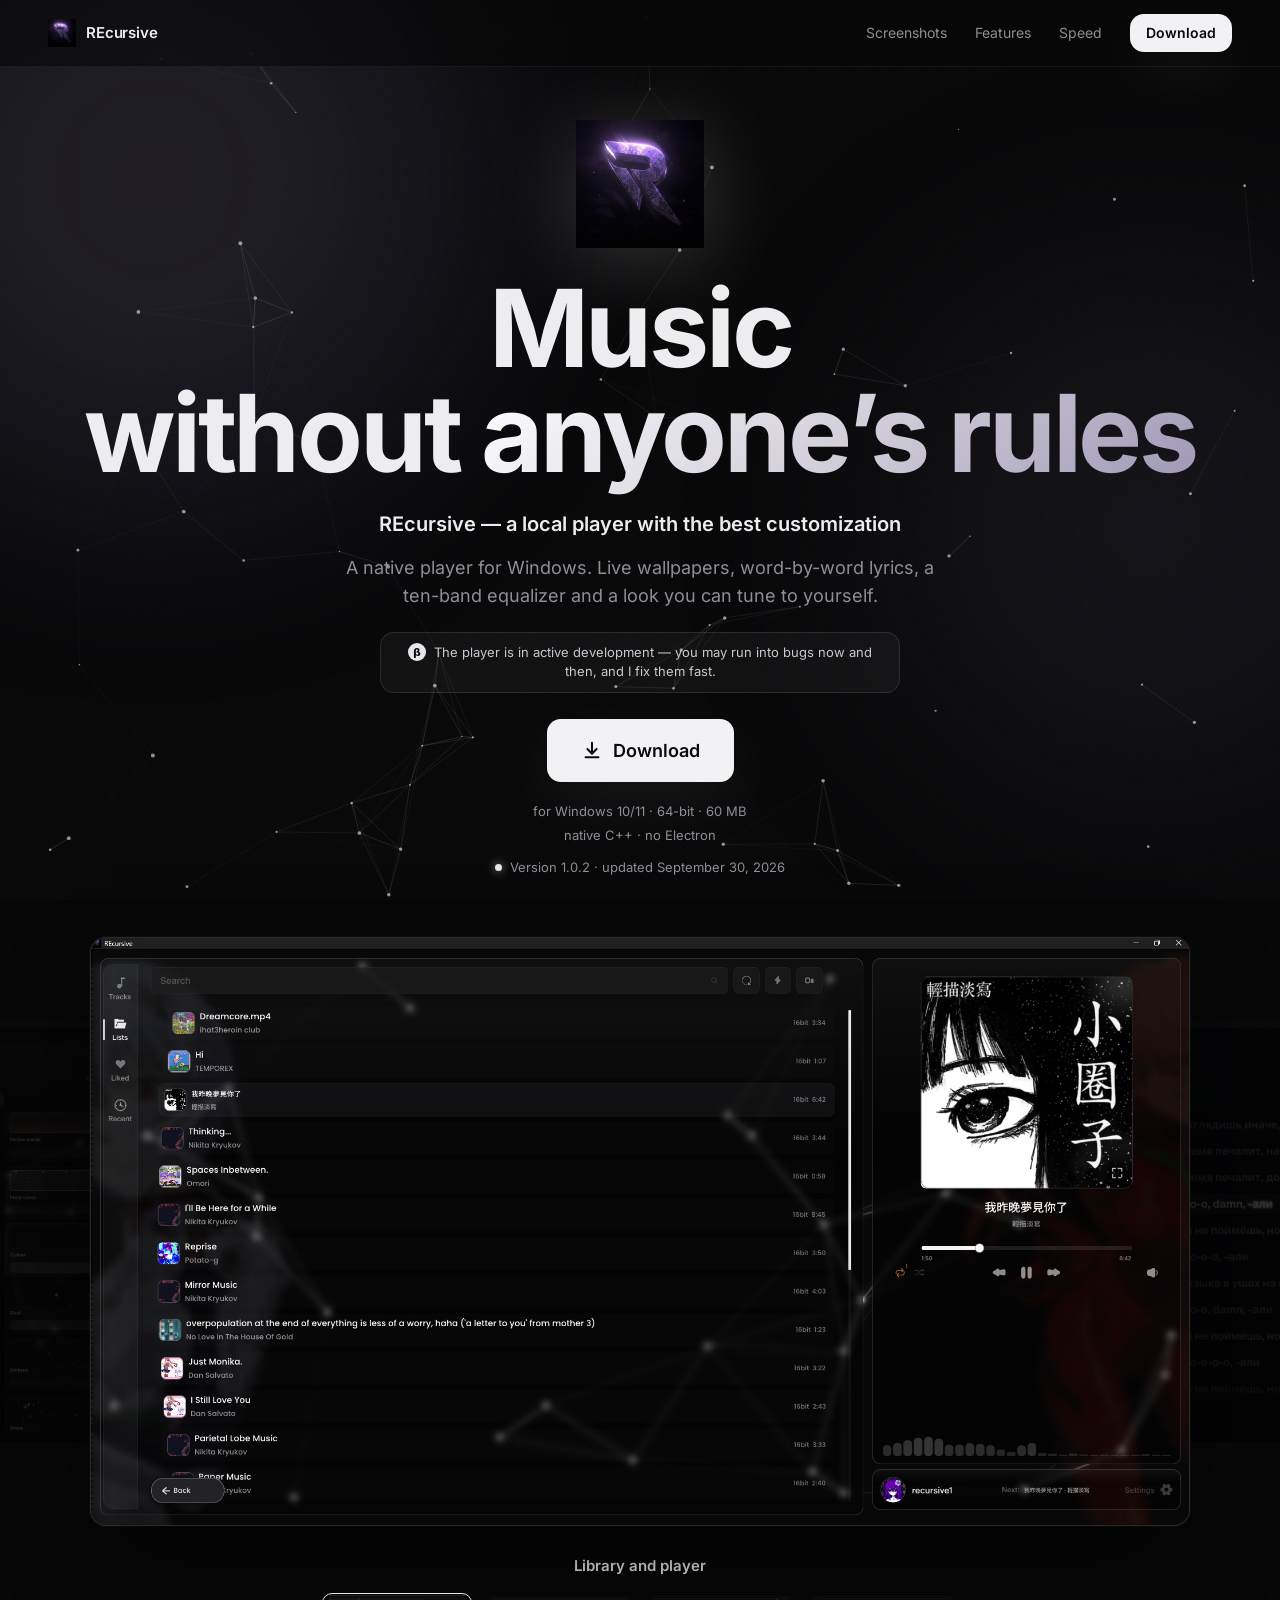
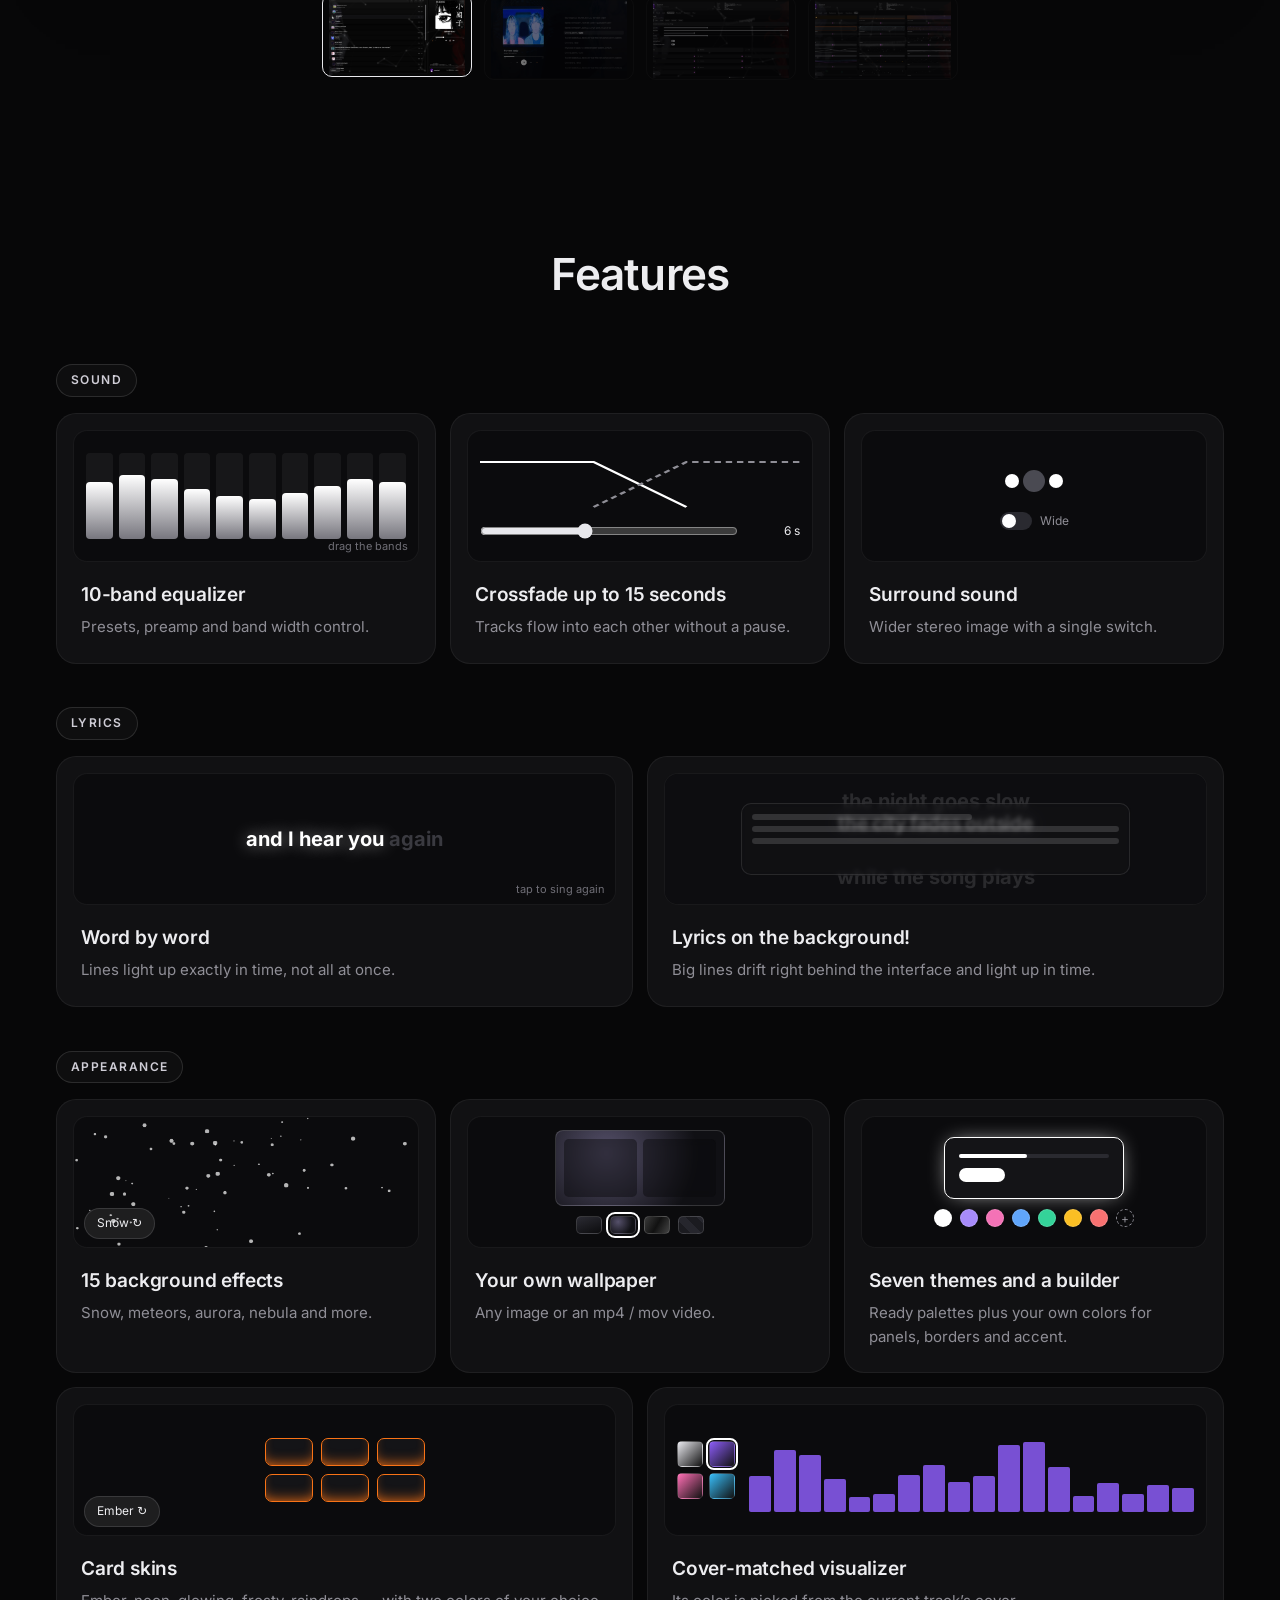
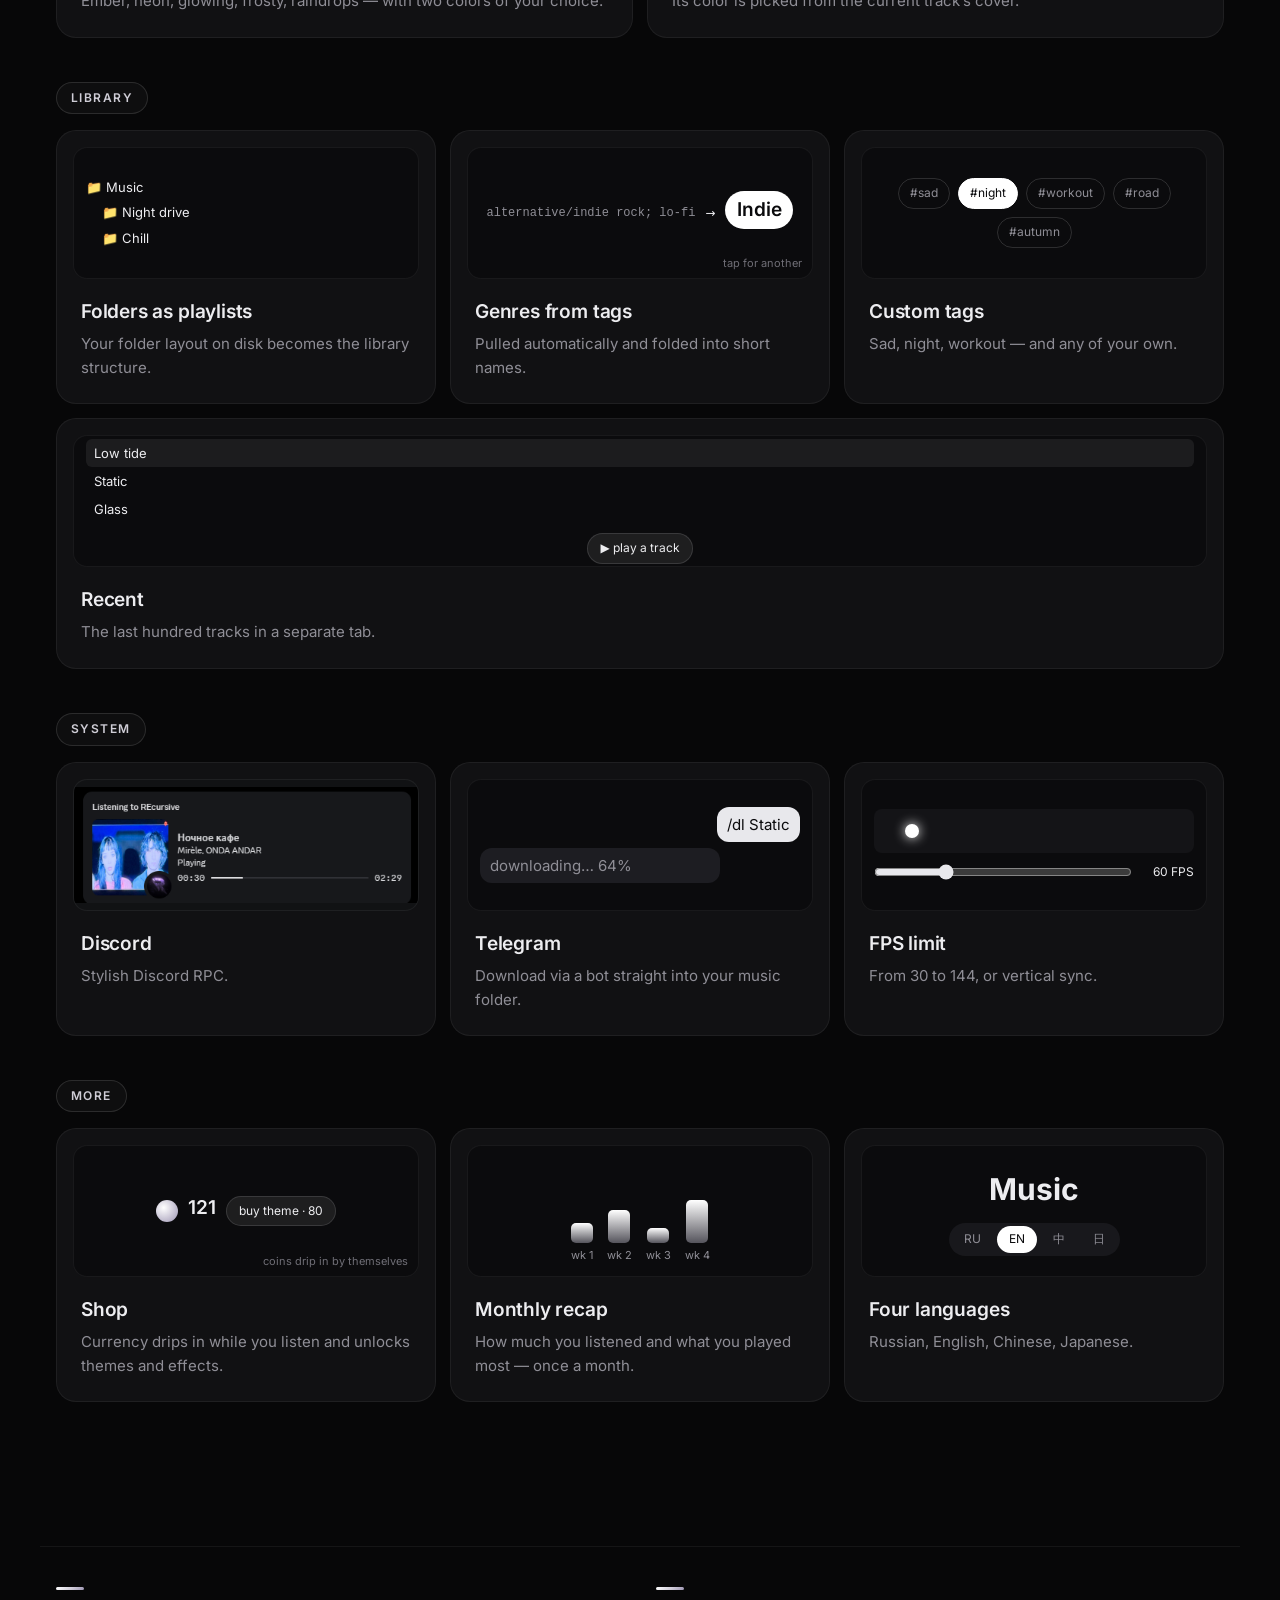
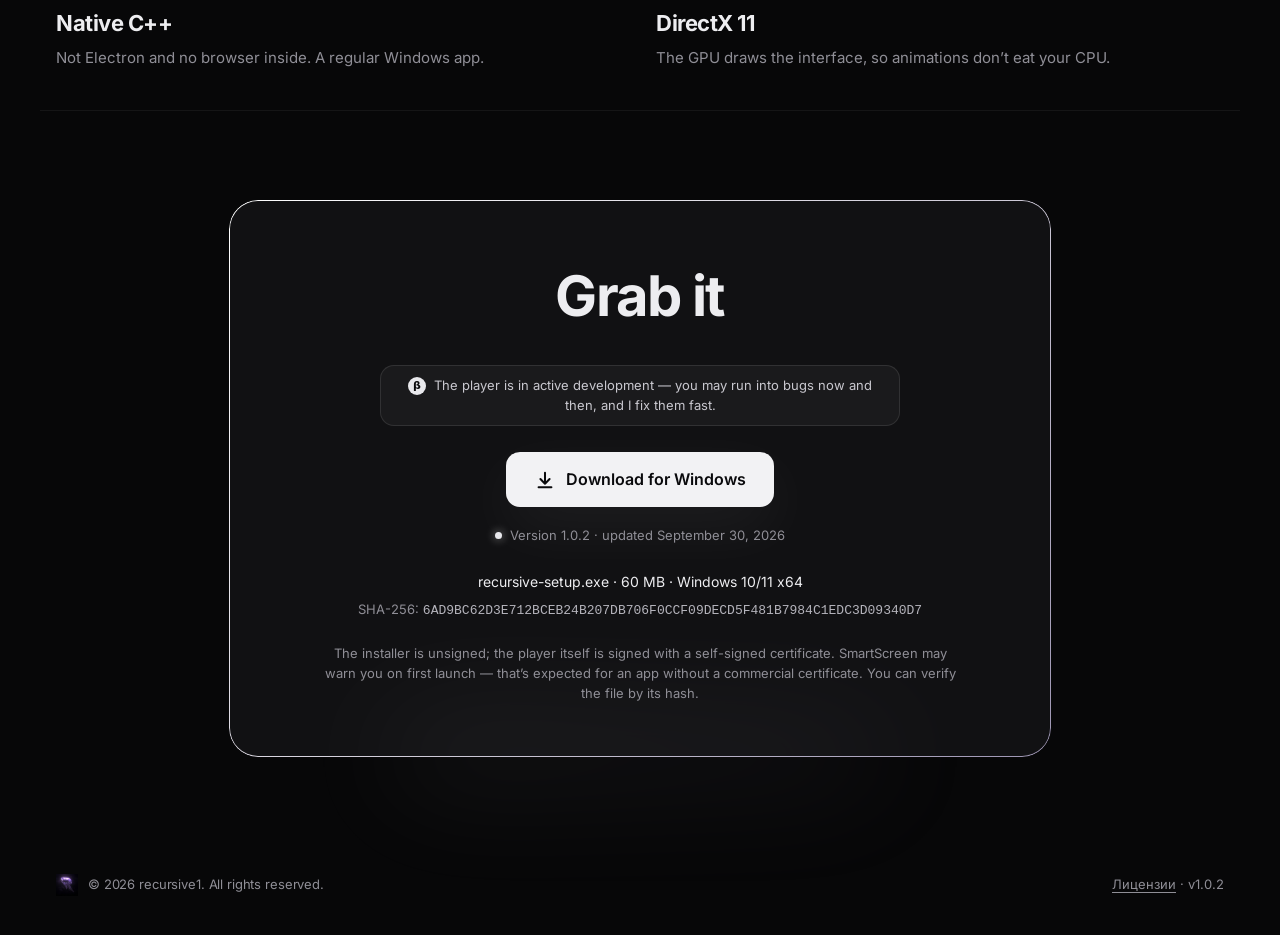
==== index.html @ 12ea9075 "update" ====
<!doctype html>
<html lang="ru">
<head>
<meta charset="utf-8">
<meta name="viewport" content="width=device-width, initial-scale=1">
<title>REcursive - локальный плеер</title>
<meta name="description" content="REcursive — нативный локальный музыкальный плеер для Windows. Живые обои, текст песен слово в слово, эквалайзер на 10 полос и настраиваемое оформление.">
<meta name="theme-color" content="#070708">
<meta property="og:title" content="REcursive — локальный плеер для Windows">
<meta property="og:description" content="Живые обои, текст песен слово в слово, эквалайзер на 10 полос. Нативный C++, без Electron.">
<meta property="og:type" content="website">
<meta property="og:url" content="https://recursive17.github.io/">
<meta property="og:image" content="https://recursive17.github.io/assets/shots/lyrics.jpg">
<meta name="twitter:card" content="summary_large_image">
<link rel="canonical" href="https://recursive17.github.io/">
<link rel="icon" href="assets/recursive.ico">
<link rel="preload" href="assets/fonts/inter-cyrillic-700.woff2" as="font" type="font/woff2" crossorigin>
<link rel="stylesheet" href="style.css?v=24">
</head>
<body>
<div class="bg" aria-hidden="true"><span class="blob b1"></span><span class="blob b2"></span><span class="blob b3"></span></div>
<canvas class="nodes" id="nodes" aria-hidden="true"></canvas>
<div class="noise" aria-hidden="true"></div>

<header class="nav">
  <a class="brand" href="#top" aria-label="REcursive — наверх">
    <img src="assets/recursive.ico" alt="" width="28" height="28"><span>REcursive</span>
  </a>
  <button class="burger" aria-label="Меню" aria-expanded="false" aria-controls="menu"><span></span><span></span></button>
  <nav id="menu" class="menu">
    <a href="#shots" data-t>Скриншоты</a>
    <a href="#features" data-t>Особенности</a>
    <a href="#fast" data-t>Скорость</a>
    <a class="btn btn-sm" href="#download" data-t>Скачать</a>
  </nav>
</header>

<main id="top">
  <section class="hero">
    <img class="hero-logo" src="assets/recursive.ico" alt="Знак REcursive" width="96" height="96">
    <h1 data-t>Музыка<br>без <span class="grad">чужих правил</span></h1>
    <p class="tag" data-t>REcursive — локальный плеер с лучшей кастомизацией</p>
    <p class="lead" data-t>Нативный плеер для Windows. Живые обои, текст песен слово в слово, эквалайзер на десять полос и оформление, которое настраивается под тебя.</p>
    <p class="beta" data-t>Плеер активно развивается — иногда могут встречаться баги, я быстро их исправляю.</p>
    <a class="btn btn-lg" href="https://github.com/recursive17/recursive-site/releases/download/RETAG/recursive-setup.exe">
      <svg viewBox="0 0 24 24" width="22" height="22" aria-hidden="true"><path d="M12 4v12m0 0-5-5m5 5 5-5M5 20h14" fill="none" stroke="currentColor" stroke-width="2.2" stroke-linecap="round" stroke-linejoin="round"/></svg>
      <span data-t>Скачать</span>
    </a>
    <p class="meta" data-t>для Windows 10/11 · 64-бит · 60 МБ<br>нативный C++ · без Electron</p>
    <p class="upd" data-ver="1.0.2" data-date="2026-09-30">Версия 1.0.2 · обновлено 30 сентября 2026</p>
  </section>

  <section id="shots" class="shots" aria-roledescription="карусель" aria-label="Скриншоты плеера">
    <div class="stage-wrap">
      <div class="stage" id="stage">
        <figure class="slide" data-i="0"><img src="assets/shots/library.jpg" alt="Главный экран: список треков и плеер с обложкой" width="1918" height="1027"></figure>
        <figure class="slide" data-i="1"><img src="assets/shots/lyrics.jpg" alt="Полноэкранный режим с текстом песни, строка подсвечивается слово в слово" width="1916" height="1024" loading="lazy"></figure>
        <figure class="slide" data-i="2"><img src="assets/shots/settings.jpg" alt="Настройки оформления: обои, размытие и эффекты фона" width="1914" height="1027" loading="lazy"></figure>
        <figure class="slide" data-i="3"><img src="assets/shots/shop.jpg" alt="Магазин тем, скинов карточек и эффектов" width="1913" height="1019" loading="lazy"></figure>
      </div>
    </div>
    <p class="caption" id="caption" aria-live="polite"></p>
    <div class="thumbs" role="tablist" aria-label="Выбор скриншота">
      <button role="tab" data-go="0" data-cap="Библиотека и плеер"><img src="assets/shots/library.jpg" alt="" loading="lazy"></button>
      <button role="tab" data-go="1" data-cap="Текст песни во весь экран"><img src="assets/shots/lyrics.jpg" alt="" loading="lazy"></button>
      <button role="tab" data-go="2" data-cap="Настройки оформления"><img src="assets/shots/settings.jpg" alt="" loading="lazy"></button>
      <button role="tab" data-go="3" data-cap="Магазин"><img src="assets/shots/shop.jpg" alt="" loading="lazy"></button>
    </div>
  </section>

  <section id="features" class="features">
    <h2 class="reveal" data-t>Особенности</h2>

    <div class="group"><h3 class="chip" data-t>Звук</h3><div class="grid">
      <div class="f reveal"><div class="demo" data-demo="eq"></div><b data-t>Эквалайзер на 10 полос</b><p data-t>Пресеты, предусиление и настройка ширины полос.</p></div>
      <div class="f reveal"><div class="demo" data-demo="xfade"></div><b data-t>Кроссфейд до 15 секунд</b><p data-t>Треки перетекают друг в друга без паузы.</p></div>
      <div class="f reveal"><div class="demo" data-demo="surround"></div><b data-t>Объёмный звук</b><p data-t>Расширение стереобазы одним переключателем.</p></div>
    </div></div>

    <div class="group"><h3 class="chip" data-t>Текст песен</h3><div class="grid">
      <div class="f reveal"><div class="demo" data-demo="word"></div><b data-t>Слово в слово</b><p data-t>Строки подсвечиваются ровно в такт, а не целиком.</p></div>
      <div class="f reveal"><div class="demo" data-demo="bglyr"></div><b data-t>Текст песни на фоне!</b><p data-t>Крупные строки плывут прямо за интерфейсом и подсвечиваются в такт.</p></div>
    </div></div>

    <div class="group"><h3 class="chip" data-t>Оформление</h3><div class="grid">
      <div class="f reveal"><div class="demo" data-demo="fx"></div><b data-t>15 эффектов фона</b><p data-t>Снег, метеоры, сияние, туманность и другие.</p></div>
      <div class="f reveal"><div class="demo" data-demo="wall"></div><b data-t>Свои обои</b><p data-t>Любая картинка или видео в mp4 и mov.</p></div>
      <div class="f reveal"><div class="demo" data-demo="themes"></div><b data-t>Семь тем и конструктор</b><p data-t>Готовые палитры плюс свои цвета для панелей, рамок и акцента.</p></div>
      <div class="f reveal"><div class="demo" data-demo="skins"></div><b data-t>Скины карточек</b><p data-t>Тлеющие, неоновые, сияющие, морозные, с каплями — с двумя своими цветами.</p></div>
      <div class="f reveal"><div class="demo" data-demo="viz"></div><b data-t>Визуалайзер под обложку</b><p data-t>Цвет подхватывается с обложки текущего трека.</p></div>
    </div></div>

    <div class="group"><h3 class="chip" data-t>Библиотека</h3><div class="grid">
      <div class="f reveal"><div class="demo" data-demo="folders"></div><b data-t>Папки как плейлисты</b><p data-t>Раскладка на диске сразу становится структурой библиотеки.</p></div>
      <div class="f reveal"><div class="demo" data-demo="genres"></div><b data-t>Жанры из тегов</b><p data-t>Вытягиваются автоматически и сворачиваются в короткие названия.</p></div>
      <div class="f reveal"><div class="demo" data-demo="tags"></div><b data-t>Свои теги</b><p data-t>Грустное, ночное, тренировка — и любые собственные.</p></div>
      <div class="f reveal"><div class="demo" data-demo="recent"></div><b data-t>Недавнее</b><p data-t>Сто последних треков отдельной вкладкой.</p></div>
    </div></div>

    <div class="group"><h3 class="chip" data-t>Система</h3><div class="grid">
      <div class="f reveal"><div class="demo shot"><img src="assets/shots/discord.png" alt="Статус в Discord: «Listening to REcursive», трек, обложка и прогресс" width="452" height="153" loading="lazy"></div><b data-t>Discord</b><p data-t>Стильный Discord RPC.</p></div>
      <div class="f reveal"><div class="demo" data-demo="telegram"></div><b data-t>Telegram</b><p data-t>Скачивание через бота сразу в папку с музыкой.</p></div>
      <div class="f reveal"><div class="demo" data-demo="fps"></div><b data-t>Ограничение FPS</b><p data-t>От 30 до 144 или вертикальная синхронизация.</p></div>
    </div></div>

    <div class="group"><h3 class="chip" data-t>Ещё</h3><div class="grid">
      <div class="f reveal"><div class="demo" data-demo="shop"></div><b data-t>Магазин</b><p data-t>Валюта капает за прослушивание, на неё открываются темы и эффекты.</p></div>
      <div class="f reveal"><div class="demo" data-demo="recap"></div><b data-t>Итоги месяца</b><p data-t>Сколько слушал и что чаще всего — раз в месяц.</p></div>
      <div class="f reveal"><div class="demo" data-demo="langs"></div><b data-t>Четыре языка</b><p data-t>Русский, английский, китайский, японский.</p></div>
    </div></div>
  </section>

  <section id="fast" class="fast reveal">
    <div class="native"><b data-t>Нативный C++</b><p data-t>Не Electron и не браузер внутри. Обычное приложение для Windows.</p></div>
    <div><b data-t>DirectX 11</b><p data-t>Интерфейс рисует видеокарта, поэтому анимации не съедают процессор.</p></div>
  </section>

  <section id="download" class="dl reveal">
    <h2 data-t>Забирай</h2>
    <p class="beta" data-t>Плеер активно развивается — иногда могут встречаться баги, я быстро их исправляю.</p>
    <a class="btn btn-lg" href="https://github.com/recursive17/recursive-site/releases/download/RETAG/recursive-setup.exe">
      <svg viewBox="0 0 24 24" width="22" height="22" aria-hidden="true"><path d="M12 4v12m0 0-5-5m5 5 5-5M5 20h14" fill="none" stroke="currentColor" stroke-width="2.2" stroke-linecap="round" stroke-linejoin="round"/></svg>
      <span data-t>Скачать для Windows</span>
    </a>
        <p class="upd" data-ver="1.0.2" data-date="2026-09-30">Версия 1.0.2 · обновлено 30 сентября 2026</p>
    <p class="tech" data-t>recursive-setup.exe · 60 МБ · Windows 10/11 x64</p>
    <p class="hash"><span>SHA-256:</span> <code>6AD9BC62D3E712BCEB24B207DB706F0CCF09DECD5F481B7984C1EDC3D09340D7</code></p>
    <p class="note" data-t>Установщик не подписан, сам плеер подписан самоподписанным сертификатом. SmartScreen может предупредить при первом запуске — это ожидаемо для приложения без коммерческого сертификата. Файл можно проверить по хешу.</p>
  </section>
</main>

<footer class="foot">
  <div class="brand"><img src="assets/recursive.ico" alt="" width="22" height="22"><span data-t>© 2026 recursive1. Все права защищены.</span></div>
  <span class="foot-r"><a href="licenses.html">Лицензии</a> · v1.0.2</span>
</footer>

<script src="i18n.js?v=24" defer></script>
<script src="script.js?v=24" defer></script>
<script src="demos.js?v=24" defer></script>
</body>
</html>
---- style.css ----
@font-face{font-family:Inter;font-weight:400;font-display:swap;src:url(assets/fonts/inter-cyrillic-400.woff2) format("woff2");unicode-range:U+0301,U+0400-045F,U+0490-0491,U+04B0-04B1,U+2116}
@font-face{font-family:Inter;font-weight:600;font-display:swap;src:url(assets/fonts/inter-cyrillic-600.woff2) format("woff2");unicode-range:U+0301,U+0400-045F,U+0490-0491,U+04B0-04B1,U+2116}
@font-face{font-family:Inter;font-weight:700;font-display:swap;src:url(assets/fonts/inter-cyrillic-700.woff2) format("woff2");unicode-range:U+0301,U+0400-045F,U+0490-0491,U+04B0-04B1,U+2116}
@font-face{font-family:Inter;font-weight:400;font-display:swap;src:url(assets/fonts/inter-latin-400.woff2) format("woff2");unicode-range:U+0000-00FF,U+2000-206F,U+2190-21FF}
@font-face{font-family:Inter;font-weight:600;font-display:swap;src:url(assets/fonts/inter-latin-600.woff2) format("woff2");unicode-range:U+0000-00FF,U+2000-206F,U+2190-21FF}
@font-face{font-family:Inter;font-weight:700;font-display:swap;src:url(assets/fonts/inter-latin-700.woff2) format("woff2");unicode-range:U+0000-00FF,U+2000-206F,U+2190-21FF}
:root{
  --bg:#070708;--panel:#111113;--panel-h:#19191c;--line:rgba(255,255,255,.06);
  --text:#EDEDF0;--muted:#8F8E96;
  --grad:linear-gradient(135deg,#ffffff 0%,#cfcbd8 55%,#9d95b3 100%);
  --ease:cubic-bezier(.22,1,.36,1);
  --glow:0 20px 60px rgba(255,255,255,.06);
}
*{box-sizing:border-box;margin:0}
html{scroll-behavior:smooth;background:var(--bg);overflow-x:clip}
section[id]{scroll-margin-top:84px}
body{color:var(--text);font:400 15px/1.55 Inter,system-ui,"Segoe UI",sans-serif;-webkit-font-smoothing:antialiased;overflow-x:hidden}
img{display:block;max-width:100%;height:auto}
a{color:inherit;text-decoration:none}
button{font:inherit;color:inherit;background:none;border:0;cursor:pointer}
:focus-visible{outline:2px solid #fff;outline-offset:3px;border-radius:8px}
.grad{background:var(--grad);-webkit-background-clip:text;background-clip:text;color:transparent}
.nodes{position:fixed;inset:0;z-index:-1;pointer-events:none;width:100%;height:100%}
.bg{position:fixed;inset:0;z-index:-2;overflow:hidden;pointer-events:none}
.blob{position:absolute;border-radius:50%;filter:blur(110px);opacity:.45;will-change:transform}
.b1{width:48vw;height:48vw;left:-12vw;top:-10vw;background:#3a3548;animation:float1 26s ease-in-out infinite alternate}
.b2{width:40vw;height:40vw;right:-10vw;top:30vh;background:#2a2833;opacity:.35;animation:float2 32s ease-in-out infinite alternate}
.b3{width:36vw;height:36vw;left:30vw;top:140vh;background:#4a4458;opacity:.2;animation:float1 38s ease-in-out infinite alternate-reverse}
@keyframes float1{to{transform:translate(12vw,10vh) scale(1.1)}}
@keyframes float2{to{transform:translate(-14vw,-8vh) scale(.9)}}
.noise{position:fixed;inset:0;z-index:-1;pointer-events:none;opacity:.035;
  background-image:url("data:image/svg+xml,%3Csvg xmlns='http://www.w3.org/2000/svg' width='160' height='160'%3E%3Cfilter id='n'%3E%3CfeTurbulence type='fractalNoise' baseFrequency='.85' numOctaves='3' stitchTiles='stitch'/%3E%3C/filter%3E%3Crect width='100%25' height='100%25' filter='url(%23n)'/%3E%3C/svg%3E")}
.nav{position:fixed;top:0;left:0;right:0;z-index:50;display:flex;align-items:center;justify-content:space-between;padding:14px clamp(16px,4vw,48px);
  background:rgba(7,7,8,.6);backdrop-filter:blur(14px);-webkit-backdrop-filter:blur(14px);border-bottom:1px solid var(--line)}
.brand{display:flex;align-items:center;gap:10px;font-weight:600;letter-spacing:-.01em}
.menu{display:flex;align-items:center;gap:28px;font-size:14px;color:var(--muted)}
.menu a:not(.btn){transition:color .2s var(--ease)}
.menu a:not(.btn):hover{color:var(--text)}
.burger{display:none;width:40px;height:40px;position:relative}
.burger span{position:absolute;left:10px;right:10px;height:2px;background:var(--text);border-radius:2px;transition:transform .25s var(--ease)}
.burger span:first-child{top:15px}.burger span:last-child{top:23px}
.nav.open .burger span:first-child{transform:translateY(4px) rotate(45deg)}
.nav.open .burger span:last-child{transform:translateY(-4px) rotate(-45deg)}
.btn{display:inline-flex;align-items:center;gap:10px;border-radius:14px;background:#f2f2f4;color:#0a0a0c;font-weight:600;box-shadow:var(--glow);
  transition:transform .2s var(--ease),box-shadow .2s var(--ease),filter .2s}
.btn:hover{transform:translateY(-2px);box-shadow:0 20px 60px rgba(255,255,255,.14);background:#fff}
.btn-sm{padding:8px 16px;font-size:14px;color:#0a0a0c!important}
.btn-lg{padding:18px 34px;font-size:18px}
.hero{min-height:100svh;display:flex;flex-direction:column;align-items:center;justify-content:center;text-align:center;padding:120px 16px 60px}
.hero-logo{width:128px;height:128px;margin-bottom:28px;filter:drop-shadow(0 10px 40px rgba(255,255,255,.18));animation:in .9s var(--ease) both}
h1{font-size:clamp(44px,8.4vw,112px);line-height:.98;font-weight:700;letter-spacing:-.03em;animation:in .9s .08s var(--ease) both}
.tag{margin-top:22px;font-size:clamp(16px,2vw,20px);font-weight:600;color:var(--text);animation:in .9s .16s var(--ease) both}
.lead{max-width:620px;margin:14px auto 36px;color:var(--muted);font-size:clamp(15px,1.6vw,18px);animation:in .9s .22s var(--ease) both}
.hero .btn{animation:in .9s .3s var(--ease) both}
.meta{margin-top:18px;font-size:13px;color:var(--muted);line-height:1.8;animation:in .9s .36s var(--ease) both}
.hero .upd{animation:in .9s .42s var(--ease) both}
@keyframes in{from{opacity:0;transform:translateY(24px)}}
.shots{padding:0 16px 40px;max-width:1400px;margin:0 auto;overflow-x:clip;overflow-y:visible}
.stage-wrap{position:relative;--py:0px}
.stage{perspective:1600px;position:relative;aspect-ratio:1918/1027;width:min(100%,1100px);margin:0 auto;touch-action:pan-y}
.slide{position:absolute;inset:0;border-radius:16px;overflow:hidden;border:1px solid rgba(255,255,255,.1);background:var(--panel);
  transition:transform .9s var(--ease),opacity .9s var(--ease),filter .9s var(--ease),rotate .35s var(--ease),translate .3s var(--ease);cursor:grab;user-select:none}
.slide img{-webkit-user-drag:none;pointer-events:none}
.slide img{width:100%;height:100%;object-fit:cover}
.stage.drag .slide{transition:none}
.stage.drag,.stage.drag .slide{cursor:grabbing}
.slide.c{translate:0 var(--py);box-shadow:0 40px 90px -20px rgba(0,0,0,.8),0 0 0 1px rgba(255,255,255,.04)}
.caption{text-align:center;margin-top:28px;font-weight:600;min-height:1.5em}
.thumbs{display:flex;justify-content:center;gap:12px;margin-top:18px;flex-wrap:wrap}
.thumbs button{width:clamp(70px,14vw,150px);aspect-ratio:16/9;border-radius:10px;overflow:hidden;border:1px solid var(--line);opacity:.45;
  transition:opacity .25s var(--ease),transform .25s var(--ease),border-color .25s}
.thumbs button:hover{opacity:.8}
.thumbs button[aria-selected=true]{opacity:1;border-color:#e8e8ec;transform:translateY(-3px)}
.thumbs img{width:100%;height:100%;object-fit:cover}
.features{max-width:1200px;margin:0 auto;padding:120px 16px 40px}
h2{font-size:clamp(30px,4vw,44px);font-weight:600;letter-spacing:-.02em;text-align:center;margin-bottom:56px}
.group{margin-bottom:44px}
.chip{display:inline-block;font-size:12px;font-weight:600;text-transform:uppercase;letter-spacing:.12em;color:#cfcdd6;
  padding:6px 14px;border-radius:999px;border:1px solid rgba(255,255,255,.12);background:rgba(255,255,255,.03);margin-bottom:16px}
.grid{display:flex;flex-wrap:wrap;gap:14px}
.grid>.f{flex:1 1 300px;min-width:0}
.f{padding:24px;border-radius:20px;background:var(--panel);border:1px solid var(--line);transition:background .2s var(--ease),transform .2s var(--ease),box-shadow .2s}
.f:hover{background:var(--panel-h);box-shadow:0 30px 60px -20px rgba(0,0,0,.8),var(--glow)}
.f{position:relative;transform-style:preserve-3d;will-change:transform}
.f.tilt{transition:transform .12s linear,background .2s,box-shadow .2s}
.f::after{content:"";position:absolute;inset:0;border-radius:inherit;pointer-events:none;opacity:0;transition:opacity .3s;
  background:radial-gradient(circle at var(--gx,50%) var(--gy,50%),rgba(255,255,255,.10),transparent 55%)}
.f.tilt::after{opacity:1}
.f .demo{transform:translateZ(30px)}
.f b{display:block;font-size:19px;font-weight:600;letter-spacing:-.01em;margin-bottom:6px}
.f p{color:var(--muted);font-size:15px}
.demo{position:relative;height:132px;margin:-8px -8px 18px;border-radius:14px;background:#0b0b0d;border:1px solid var(--line);overflow:hidden;
  display:flex;flex-direction:column;align-items:center;justify-content:center;gap:10px;padding:12px;user-select:none;--acc:#fff;--vc:#fff}
.demo .hint{position:absolute;bottom:6px;right:10px;font-size:11px;font-style:normal;color:#6f6e76}
.demo button{cursor:pointer}
.pill{font-size:12px;padding:5px 12px;border-radius:999px;background:rgba(255,255,255,.08);border:1px solid rgba(255,255,255,.12);transition:background .2s}
.pill:hover{background:rgba(255,255,255,.14)}.pill:disabled{opacity:.4;cursor:default}
.row{display:flex;align-items:center;gap:10px;width:100%;font-size:12px;color:var(--muted)}
.row input{flex:1;accent-color:#e8e8ec}.row output{min-width:52px;text-align:right;color:var(--text)}
.eq{display:flex;gap:6px;width:100%;height:86px;cursor:ns-resize;touch-action:none}
.eq span{flex:1;position:relative;background:rgba(255,255,255,.05);border-radius:4px}
.eq i{position:absolute;left:0;right:0;bottom:0;border-radius:4px;background:linear-gradient(#fff,#77767e);transition:height .12s}
.xf{width:100%;height:60px}.xf svg{width:100%;height:100%}
.xf path{fill:none;stroke-width:2}.xf .a{stroke:#fff}.xf .b{stroke:#8f8e96;stroke-dasharray:4 3}
.sur{position:relative;width:180px;height:40px}
.sur span{position:absolute;top:50%;width:14px;height:14px;margin:-7px;border-radius:50%;background:#fff;transition:left .5s var(--ease),box-shadow .5s}
.sur .me{left:50%;width:22px;height:22px;margin:-11px;background:#4a4a52}
.sur .l{left:38%}.sur .r{left:62%}
.sur.on .l{left:4%;box-shadow:0 0 18px #fff}.sur.on .r{left:96%;box-shadow:0 0 18px #fff}
.tgl{display:flex;align-items:center;gap:8px;font-size:12px;color:var(--muted)}
.tgl i{width:32px;height:18px;border-radius:9px;background:#2a2a30;position:relative;transition:background .2s}
.tgl i::after{content:"";position:absolute;top:2px;left:2px;width:14px;height:14px;border-radius:50%;background:#fff;transition:transform .2s var(--ease)}
.tgl[aria-pressed=true] i{background:#8f8e96}.tgl[aria-pressed=true] i::after{transform:translateX(14px)}
.wbw{font-size:20px;font-weight:700;color:#3a3a40;text-align:center;cursor:pointer}
.wbw span{transition:color .25s,text-shadow .25s}.wbw .on{color:#fff;text-shadow:0 0 16px rgba(255,255,255,.5)}
.bgl{position:absolute;inset:0;background:#0d0d10}
.bgl-t{position:absolute;inset:-10px;display:flex;flex-direction:column;justify-content:center;text-align:center;font-size:20px;font-weight:700;line-height:1.2;color:rgba(255,255,255,.12);transition:transform .3s var(--ease)}
.bgl-t b{color:rgba(255,255,255,.5);text-shadow:0 0 20px rgba(255,255,255,.35)}
.bgl-ui{position:absolute;left:14%;right:14%;top:22%;bottom:22%;border-radius:10px;background:rgba(20,20,24,.45);backdrop-filter:blur(2px);border:1px solid rgba(255,255,255,.1);padding:10px;display:flex;flex-direction:column;gap:6px}
.bgl-ui i{height:6px;border-radius:3px;background:rgba(255,255,255,.14)}.bgl-ui i:first-child{width:60%}
.demo canvas{position:absolute;inset:0;width:100%;height:100%;cursor:pointer}
.demo canvas+.pill{position:absolute;bottom:8px;left:10px}
.win{width:170px;height:76px;border-radius:8px;border:1px solid rgba(255,255,255,.15);padding:8px;display:flex;gap:6px;transition:background .4s}
.win-p{flex:1;border-radius:5px;background:rgba(10,10,12,.45);backdrop-filter:blur(3px)}
.sw{display:flex;gap:8px;align-items:center}
.sw button{width:26px;height:18px;border-radius:5px;border:1px solid rgba(255,255,255,.15)}
.sw button.on{outline:2px solid #fff;outline-offset:2px}
.dots button{width:18px;height:18px;border-radius:50%}
.pick{position:relative;width:18px;height:18px;border-radius:50%;border:1px dashed #8f8e96;display:grid;place-items:center;font-size:12px;color:var(--muted);cursor:pointer}
.pick input{position:absolute;inset:0;opacity:0;cursor:pointer}
.mini{width:180px;height:62px;border-radius:10px;border:1px solid var(--acc);background:#141417;display:flex;flex-direction:column;justify-content:center;gap:10px;padding:0 14px;transition:border-color .3s;box-shadow:0 0 22px -8px var(--acc)}
.mini-bar{height:4px;border-radius:2px;background:#2a2a30}.mini-bar i{display:block;width:45%;height:100%;border-radius:2px;background:var(--acc);transition:background .3s}
.mini-btn{width:46px;height:14px;border-radius:7px;background:var(--acc);transition:background .3s}
.skin{display:grid;grid-template-columns:repeat(3,48px);gap:8px;cursor:pointer}
.skin i{height:28px;border-radius:7px;background:#141417;border:1px solid #2a2a30;transition:all .4s var(--ease)}
.skin.ember i{border-color:#f97316;box-shadow:inset 0 -8px 14px -8px #f97316}
.skin.neon i{border-color:#e879f9;box-shadow:0 0 10px #e879f9,inset 0 0 6px #818cf8}
.skin.frost i{border-color:#bae6fd;background:linear-gradient(#1e293b,#0f172a);box-shadow:inset 0 0 10px rgba(186,230,253,.4)}
.skin.glow i{border-color:#fff;box-shadow:0 0 16px rgba(255,255,255,.4)}
.skin.drops i{border-color:#64748b;background:radial-gradient(circle at 30% 40%,#94a3b8 0 1.5px,transparent 2px),radial-gradient(circle at 70% 70%,#94a3b8 0 1px,transparent 1.5px),#111827}
.skin+.pill{position:absolute;bottom:8px;left:10px}
.viz{display:flex;align-items:center;gap:14px;width:100%;height:100%}
.covers{display:grid;grid-template-columns:repeat(2,26px);gap:6px}
.covers button{width:26px;height:26px;border-radius:5px;border:1px solid rgba(255,255,255,.12)}
.covers button.on{outline:2px solid #fff;outline-offset:1px}
.bars{flex:1;height:80%;display:flex;align-items:flex-end;gap:3px}
.bars i{flex:1;border-radius:2px;background:var(--vc);opacity:.85;transition:background .4s}
.tree,.tree ul{list-style:none;padding:0;font-size:13px;width:100%}
.tree{align-self:stretch}.tree ul{padding-left:16px}
.tree button{padding:2px 0;color:var(--text)}.tree li{color:var(--muted);padding:1px 0}
.tree button[aria-expanded=false]+ul{display:none}
.gen{display:flex;align-items:center;gap:10px;font-size:12px;flex-wrap:wrap;justify-content:center;cursor:pointer}
.gen code{font-family:ui-monospace,Consolas,monospace;color:var(--muted)}
.chip2{padding:4px 12px;border-radius:999px;background:#fff;color:#0a0a0c;font-size:13px}
.gen.go .chip2{animation:gin .5s var(--ease)}
@keyframes gin{from{transform:scale(.6);opacity:0}}
.tags{display:flex;flex-wrap:wrap;gap:8px;justify-content:center}
.tags button{font-size:12px;padding:5px 11px;border-radius:999px;border:1px solid rgba(255,255,255,.14);color:var(--muted);transition:all .2s}
.tags button[aria-pressed=true]{background:#fff;color:#0a0a0c;border-color:#fff}
.rec{list-style:none;padding:0;width:100%;font-size:13px}
.rec li{padding:4px 8px;border-radius:6px;animation:gin .4s var(--ease)}.rec li:first-child{background:rgba(255,255,255,.07)}
.rpc{display:flex;gap:12px;align-items:center;width:100%;padding:10px;border-radius:10px;background:#18181c;font-size:12px}
.rpc-c{width:52px;height:52px;border-radius:8px;flex:none;background:linear-gradient(135deg,#e9e9ee,#3a3a40)}
.rpc b{display:block;font-size:13px}.rpc span{color:var(--muted)}
.prog{height:3px;margin-top:8px;border-radius:2px;background:#2a2a30}.prog i{display:block;height:100%;width:20%;border-radius:2px;background:#fff;transition:width .3s linear}
.tg{width:100%;display:flex;flex-direction:column;gap:6px;font-size:13px;cursor:pointer}
.tg p{max-width:75%;padding:6px 10px;border-radius:12px}
.tg .me{align-self:flex-end;background:#e8e8ec;color:#0a0a0c}.tg .bot{background:#1d1d22}
.fpsbox{position:relative;width:100%;height:44px;border-radius:8px;background:#141417}
.fpsbox i{position:absolute;top:50%;width:14px;height:14px;margin:-7px 0 0 -7px;border-radius:50%;background:#fff;box-shadow:0 0 12px #fff}
.shop{display:flex;align-items:center;gap:10px;font-size:22px}
.coin{width:22px;height:22px;border-radius:50%;background:radial-gradient(circle at 35% 35%,#fff,#9d95b3)}
.recap{display:flex;align-items:flex-end;gap:14px;height:100%;padding-top:6px}
.recap div{display:flex;flex-direction:column;align-items:center;justify-content:flex-end;height:100%;gap:4px;font-size:11px;color:var(--muted)}
.recap i{width:22px;height:var(--h);border-radius:5px;background:linear-gradient(#fff,#55545c);transition:height .6s var(--ease)}
.f:not(:hover) .recap i{height:calc(var(--h) * .5)}
.lw{font-size:30px;font-weight:700}
.seg{display:flex;gap:4px;padding:3px;border-radius:999px;background:#18181c}
.seg button{font-size:12px;padding:4px 12px;border-radius:999px;color:var(--muted)}.seg button.on{background:#fff;color:#0a0a0c}
.demo.shot{padding:0;background:#111214}
.demo.shot img{width:100%;height:100%;object-fit:contain}
.fast{max-width:1200px;margin:60px auto;padding:40px 16px;display:grid;grid-template-columns:repeat(2,1fr);gap:32px;border-top:1px solid var(--line);border-bottom:1px solid var(--line)}
.fast b{display:block;font-size:22px;font-weight:700;letter-spacing:-.02em;margin-bottom:6px}
.fast b::before{content:"";display:block;width:28px;height:3px;border-radius:3px;background:var(--grad);margin-bottom:16px}
.fast p{color:var(--muted)}
.native b{transform-origin:left center}
.native.pop b{animation:pop 3.2s var(--ease) both}
@keyframes pop{
  0%{transform:scale(1);text-shadow:none}
  18%,62%{transform:scale(1.3);text-shadow:0 0 28px rgba(255,255,255,.55)}
  100%{transform:scale(1);text-shadow:none}}
.upd{margin:10px auto 0;font-size:13px;color:var(--muted);display:flex;width:fit-content;align-items:center;gap:8px}
.beta{max-width:520px;margin:0 auto 26px;padding:10px 16px;border-radius:14px;font-size:13px;line-height:1.5;color:#c9c8cf;
  background:rgba(255,255,255,.04);border:1px solid rgba(255,255,255,.1)}
.beta::before{content:"β";display:inline-grid;place-items:center;width:18px;height:18px;margin-right:8px;border-radius:50%;background:#e8e8ec;color:#0a0a0c;font-weight:700;font-size:11px;vertical-align:1px}
.hero .beta{margin-top:-14px;animation:in .9s .26s var(--ease) both}
.upd::before{content:"";width:7px;height:7px;border-radius:50%;background:#e8e8ec;box-shadow:0 0 10px rgba(255,255,255,.6)}
.dl .upd{margin-top:18px}
.dl{position:relative;max-width:820px;margin:90px auto;padding:52px 24px;text-align:center;border-radius:28px;background:var(--panel);isolation:isolate}
.dl::before{content:"";position:absolute;inset:-1px;border-radius:29px;padding:1px;background:var(--grad);z-index:-1;
  -webkit-mask:linear-gradient(#000 0 0) content-box,linear-gradient(#000 0 0);-webkit-mask-composite:xor;mask-composite:exclude}
.dl::after{content:"";position:absolute;inset:auto 20% -20px;height:40px;background:var(--grad);filter:blur(60px);opacity:.12;z-index:-2}
.dl h2{font-size:clamp(36px,5vw,56px);font-weight:700;letter-spacing:-.03em;margin-bottom:26px}
.dl .btn-lg{padding:15px 28px;font-size:16px}
.tech{margin-top:26px;font-size:14px;font-feature-settings:"calt" 0}
.hash{margin-top:6px;font-size:13px;color:var(--muted);word-break:break-all}
.hash code{font-family:ui-monospace,Consolas,monospace;color:#b5b4bc}
.note{max-width:640px;margin:22px auto 0;font-size:13px;color:var(--muted)}
.foot{display:flex;justify-content:space-between;align-items:center;gap:16px;max-width:1200px;margin:0 auto;padding:28px 16px 40px;color:var(--muted);font-size:13px}
.foot .brand{font-weight:400}
.foot-r a{text-decoration:underline;text-underline-offset:3px}
.foot-r a:hover{color:var(--text)}
.reveal{opacity:0;transform:translateY(24px);transition:opacity .7s var(--ease),transform .7s var(--ease)}
.reveal.on{opacity:1;transform:none}
@media (max-width:767px){
  .fast{grid-template-columns:1fr}
  .grid>.f{flex-basis:100%}
  .features{padding-top:72px}
  .fast{gap:24px}
  .burger{display:block}
  .menu{position:absolute;top:100%;left:0;right:0;flex-direction:column;align-items:stretch;gap:0;padding:8px 16px 16px;background:rgba(7,7,8,.96);
    border-bottom:1px solid var(--line);transform:translateY(-8px);opacity:0;visibility:hidden;transition:.25s var(--ease)}
  .menu a:not(.btn){padding:14px 4px;font-size:16px;color:var(--text);border-bottom:1px solid var(--line)}
  .menu .btn{justify-content:center;margin-top:14px;padding:14px}
  .nav.open .menu{transform:none;opacity:1;visibility:visible}
    .dl{margin:60px 16px;padding:44px 16px}
  .foot{flex-direction:column;text-align:center}
}
@media (prefers-reduced-motion:reduce){
  *,*::before,*::after{animation:none!important;transition:none!important;scroll-behavior:auto!important}
  .reveal{opacity:1;transform:none}
}
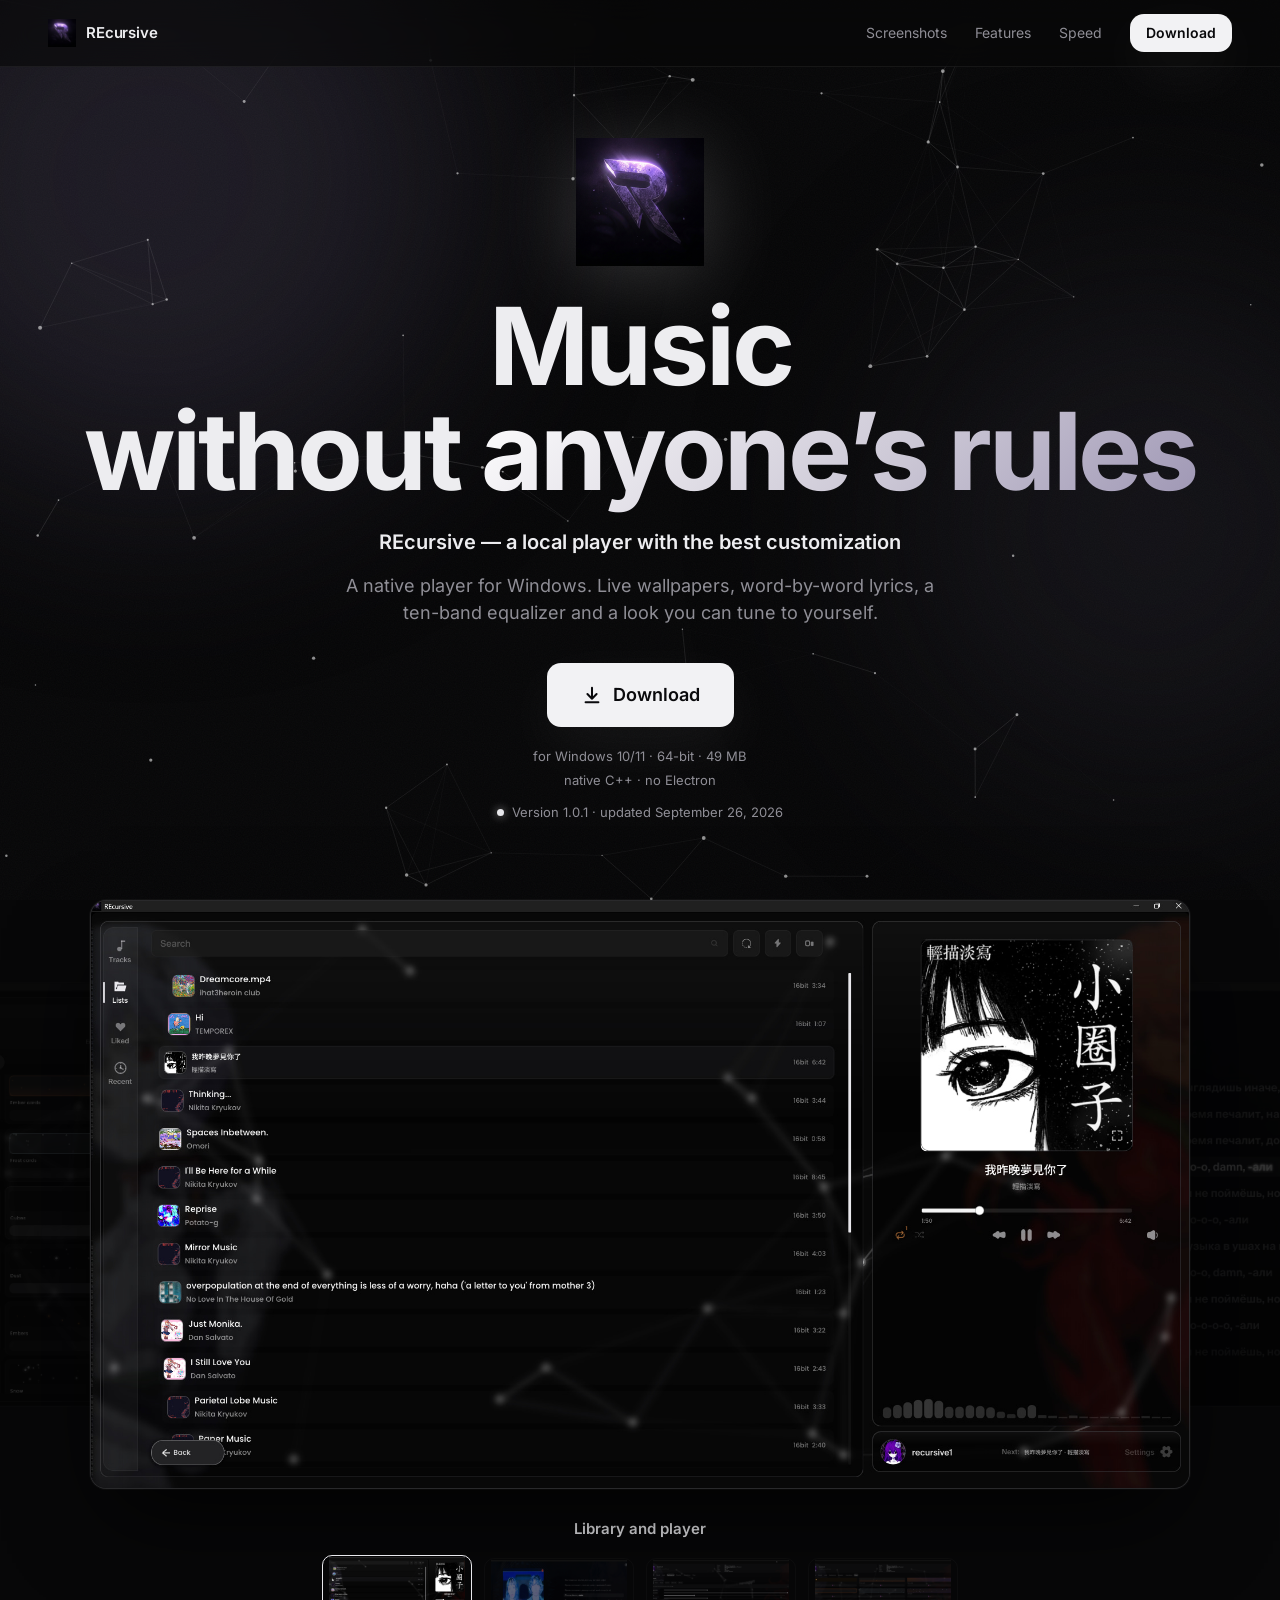
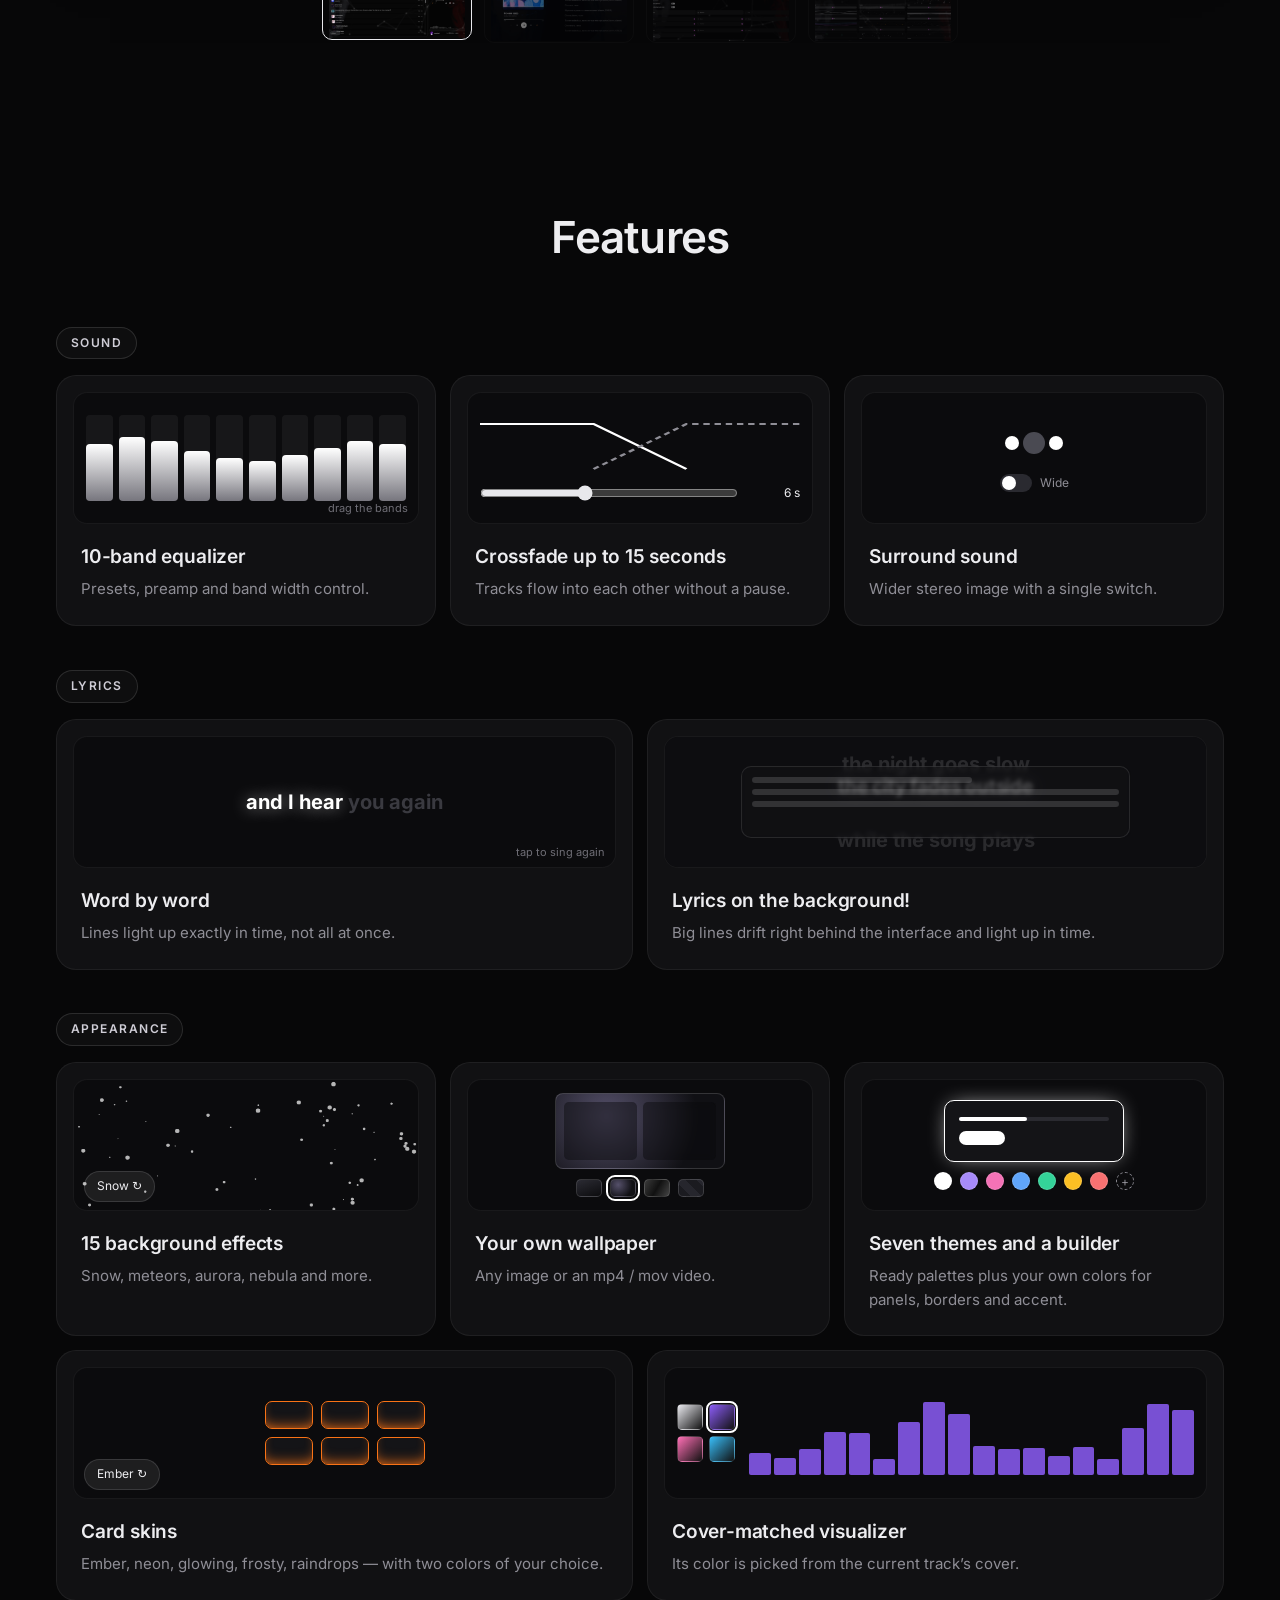
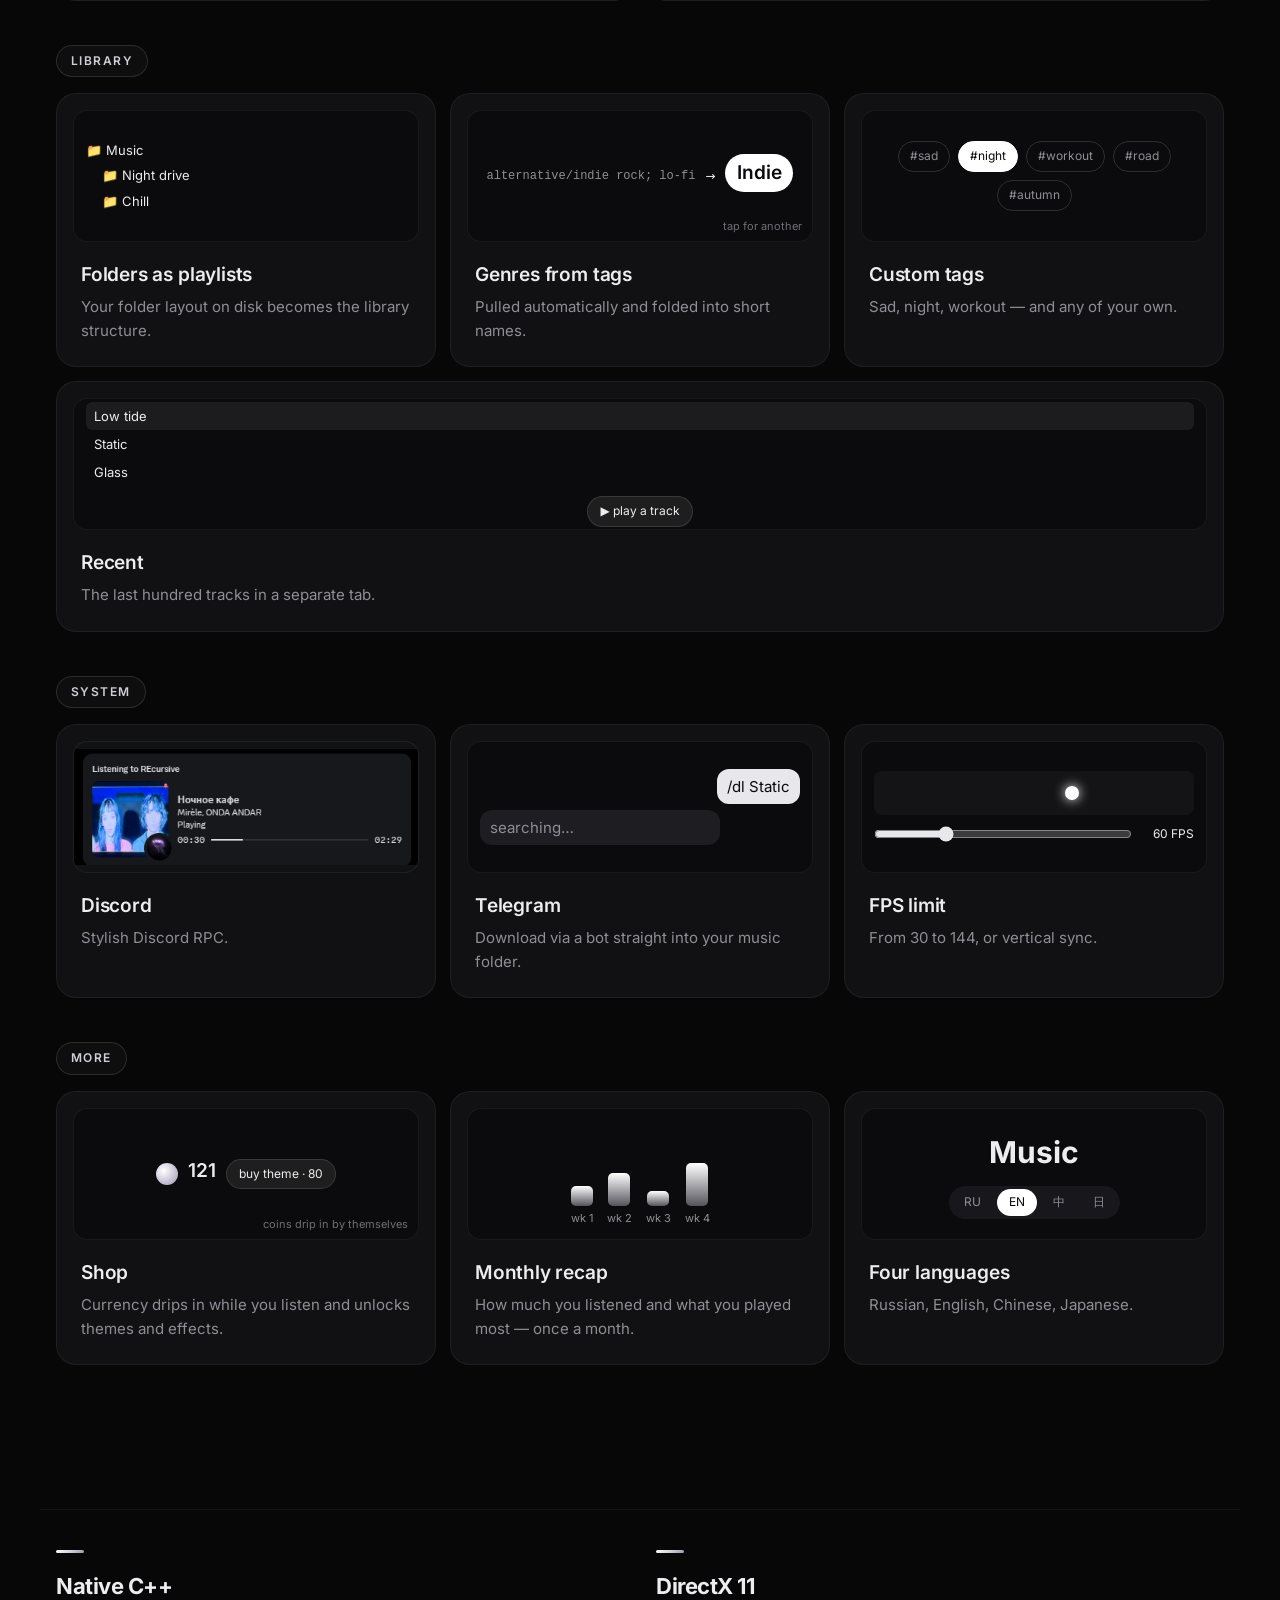
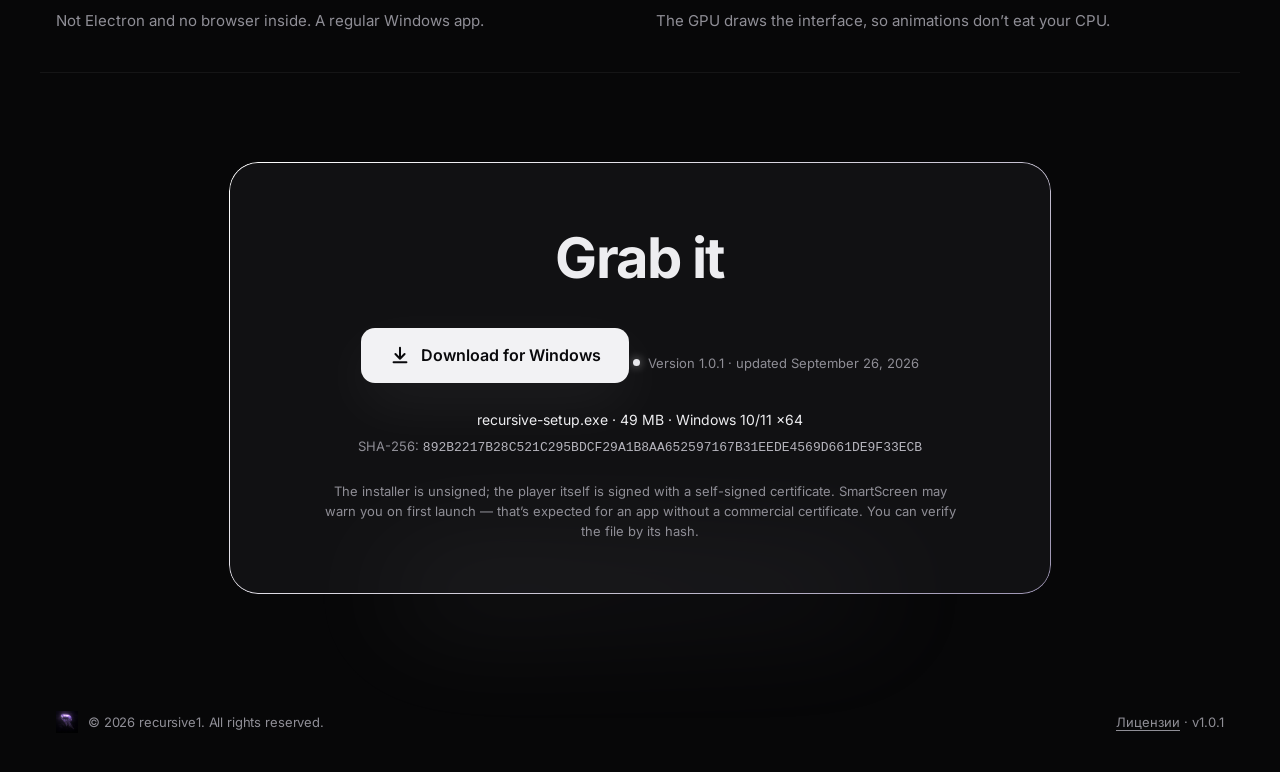
==== commit b74aa62b: "update" ====
--- a/index.html
+++ b/index.html
@@ -8,14 +8,10 @@
 <meta name="theme-color" content="#070708">
 <meta property="og:title" content="REcursive — локальный плеер для Windows">
 <meta property="og:description" content="Живые обои, текст песен слово в слово, эквалайзер на 10 полос. Нативный C++, без Electron.">
-<meta property="og:type" content="website">
-<meta property="og:url" content="https://recursive17.github.io/">
-<meta property="og:image" content="https://recursive17.github.io/assets/shots/lyrics.jpg">
-<meta name="twitter:card" content="summary_large_image">
-<link rel="canonical" href="https://recursive17.github.io/">
+<meta property="og:image" content="assets/shots/lyrics.jpg">
 <link rel="icon" href="assets/recursive.ico">
 <link rel="preload" href="assets/fonts/inter-cyrillic-700.woff2" as="font" type="font/woff2" crossorigin>
-<link rel="stylesheet" href="style.css?v=24">
+<link rel="stylesheet" href="style.css?v=17">
 </head>
 <body>
 <div class="bg" aria-hidden="true"><span class="blob b1"></span><span class="blob b2"></span><span class="blob b3"></span></div>
@@ -41,13 +37,12 @@
     <h1 data-t>Музыка<br>без <span class="grad">чужих правил</span></h1>
     <p class="tag" data-t>REcursive — локальный плеер с лучшей кастомизацией</p>
     <p class="lead" data-t>Нативный плеер для Windows. Живые обои, текст песен слово в слово, эквалайзер на десять полос и оформление, которое настраивается под тебя.</p>
-    <p class="beta" data-t>Плеер активно развивается — иногда могут встречаться баги, я быстро их исправляю.</p>
     <a class="btn btn-lg" href="https://github.com/recursive17/recursive-site/releases/download/RETAG/recursive-setup.exe">
       <svg viewBox="0 0 24 24" width="22" height="22" aria-hidden="true"><path d="M12 4v12m0 0-5-5m5 5 5-5M5 20h14" fill="none" stroke="currentColor" stroke-width="2.2" stroke-linecap="round" stroke-linejoin="round"/></svg>
       <span data-t>Скачать</span>
     </a>
-    <p class="meta" data-t>для Windows 10/11 · 64-бит · 60 МБ<br>нативный C++ · без Electron</p>
-    <p class="upd" data-ver="1.0.2" data-date="2026-09-30">Версия 1.0.2 · обновлено 30 сентября 2026</p>
+    <p class="meta" data-t>для Windows 10/11 · 64-бит · 49 МБ<br>нативный C++ · без Electron</p>
+    <p class="upd" data-ver="1.0.1" data-date="2026-09-26">Версия 1.0.1 · обновлено 26 сентября 2026</p>
   </section>
 
   <section id="shots" class="shots" aria-roledescription="карусель" aria-label="Скриншоты плеера">
@@ -117,25 +112,24 @@
 
   <section id="download" class="dl reveal">
     <h2 data-t>Забирай</h2>
-    <p class="beta" data-t>Плеер активно развивается — иногда могут встречаться баги, я быстро их исправляю.</p>
     <a class="btn btn-lg" href="https://github.com/recursive17/recursive-site/releases/download/RETAG/recursive-setup.exe">
       <svg viewBox="0 0 24 24" width="22" height="22" aria-hidden="true"><path d="M12 4v12m0 0-5-5m5 5 5-5M5 20h14" fill="none" stroke="currentColor" stroke-width="2.2" stroke-linecap="round" stroke-linejoin="round"/></svg>
       <span data-t>Скачать для Windows</span>
     </a>
-        <p class="upd" data-ver="1.0.2" data-date="2026-09-30">Версия 1.0.2 · обновлено 30 сентября 2026</p>
-    <p class="tech" data-t>recursive-setup.exe · 60 МБ · Windows 10/11 x64</p>
-    <p class="hash"><span>SHA-256:</span> <code>6AD9BC62D3E712BCEB24B207DB706F0CCF09DECD5F481B7984C1EDC3D09340D7</code></p>
+        <p class="upd" data-ver="1.0.1" data-date="2026-09-26">Версия 1.0.1 · обновлено 26 сентября 2026</p>
+    <p class="tech" data-t>recursive-setup.exe · 49 МБ · Windows 10/11 x64</p>
+    <p class="hash"><span>SHA-256:</span> <code>892B2217B28C521C295BDCF29A1B8AA652597167B31EEDE4569D661DE9F33ECB</code></p>
     <p class="note" data-t>Установщик не подписан, сам плеер подписан самоподписанным сертификатом. SmartScreen может предупредить при первом запуске — это ожидаемо для приложения без коммерческого сертификата. Файл можно проверить по хешу.</p>
   </section>
 </main>
 
 <footer class="foot">
   <div class="brand"><img src="assets/recursive.ico" alt="" width="22" height="22"><span data-t>© 2026 recursive1. Все права защищены.</span></div>
-  <span class="foot-r"><a href="licenses.html">Лицензии</a> · v1.0.2</span>
+  <span class="foot-r"><a href="licenses.html">Лицензии</a> · v1.0.1</span>
 </footer>
 
-<script src="i18n.js?v=24" defer></script>
-<script src="script.js?v=24" defer></script>
-<script src="demos.js?v=24" defer></script>
+<script src="i18n.js?v=17" defer></script>
+<script src="script.js?v=17" defer></script>
+<script src="demos.js?v=17" defer></script>
 </body>
 </html>
--- a/style.css
+++ b/style.css
@@ -13,7 +13,6 @@
 }
 *{box-sizing:border-box;margin:0}
 html{scroll-behavior:smooth;background:var(--bg);overflow-x:clip}
-section[id]{scroll-margin-top:84px}
 body{color:var(--text);font:400 15px/1.55 Inter,system-ui,"Segoe UI",sans-serif;-webkit-font-smoothing:antialiased;overflow-x:hidden}
 img{display:block;max-width:100%;height:auto}
 a{color:inherit;text-decoration:none}
@@ -189,11 +188,7 @@
   0%{transform:scale(1);text-shadow:none}
   18%,62%{transform:scale(1.3);text-shadow:0 0 28px rgba(255,255,255,.55)}
   100%{transform:scale(1);text-shadow:none}}
-.upd{margin:10px auto 0;font-size:13px;color:var(--muted);display:flex;width:fit-content;align-items:center;gap:8px}
-.beta{max-width:520px;margin:0 auto 26px;padding:10px 16px;border-radius:14px;font-size:13px;line-height:1.5;color:#c9c8cf;
-  background:rgba(255,255,255,.04);border:1px solid rgba(255,255,255,.1)}
-.beta::before{content:"β";display:inline-grid;place-items:center;width:18px;height:18px;margin-right:8px;border-radius:50%;background:#e8e8ec;color:#0a0a0c;font-weight:700;font-size:11px;vertical-align:1px}
-.hero .beta{margin-top:-14px;animation:in .9s .26s var(--ease) both}
+.upd{margin-top:10px;font-size:13px;color:var(--muted);display:inline-flex;align-items:center;gap:8px}
 .upd::before{content:"";width:7px;height:7px;border-radius:50%;background:#e8e8ec;box-shadow:0 0 10px rgba(255,255,255,.6)}
 .dl .upd{margin-top:18px}
 .dl{position:relative;max-width:820px;margin:90px auto;padding:52px 24px;text-align:center;border-radius:28px;background:var(--panel);isolation:isolate}
@@ -202,7 +197,7 @@
 .dl::after{content:"";position:absolute;inset:auto 20% -20px;height:40px;background:var(--grad);filter:blur(60px);opacity:.12;z-index:-2}
 .dl h2{font-size:clamp(36px,5vw,56px);font-weight:700;letter-spacing:-.03em;margin-bottom:26px}
 .dl .btn-lg{padding:15px 28px;font-size:16px}
-.tech{margin-top:26px;font-size:14px;font-feature-settings:"calt" 0}
+.tech{margin-top:26px;font-size:14px}
 .hash{margin-top:6px;font-size:13px;color:var(--muted);word-break:break-all}
 .hash code{font-family:ui-monospace,Consolas,monospace;color:#b5b4bc}
 .note{max-width:640px;margin:22px auto 0;font-size:13px;color:var(--muted)}
